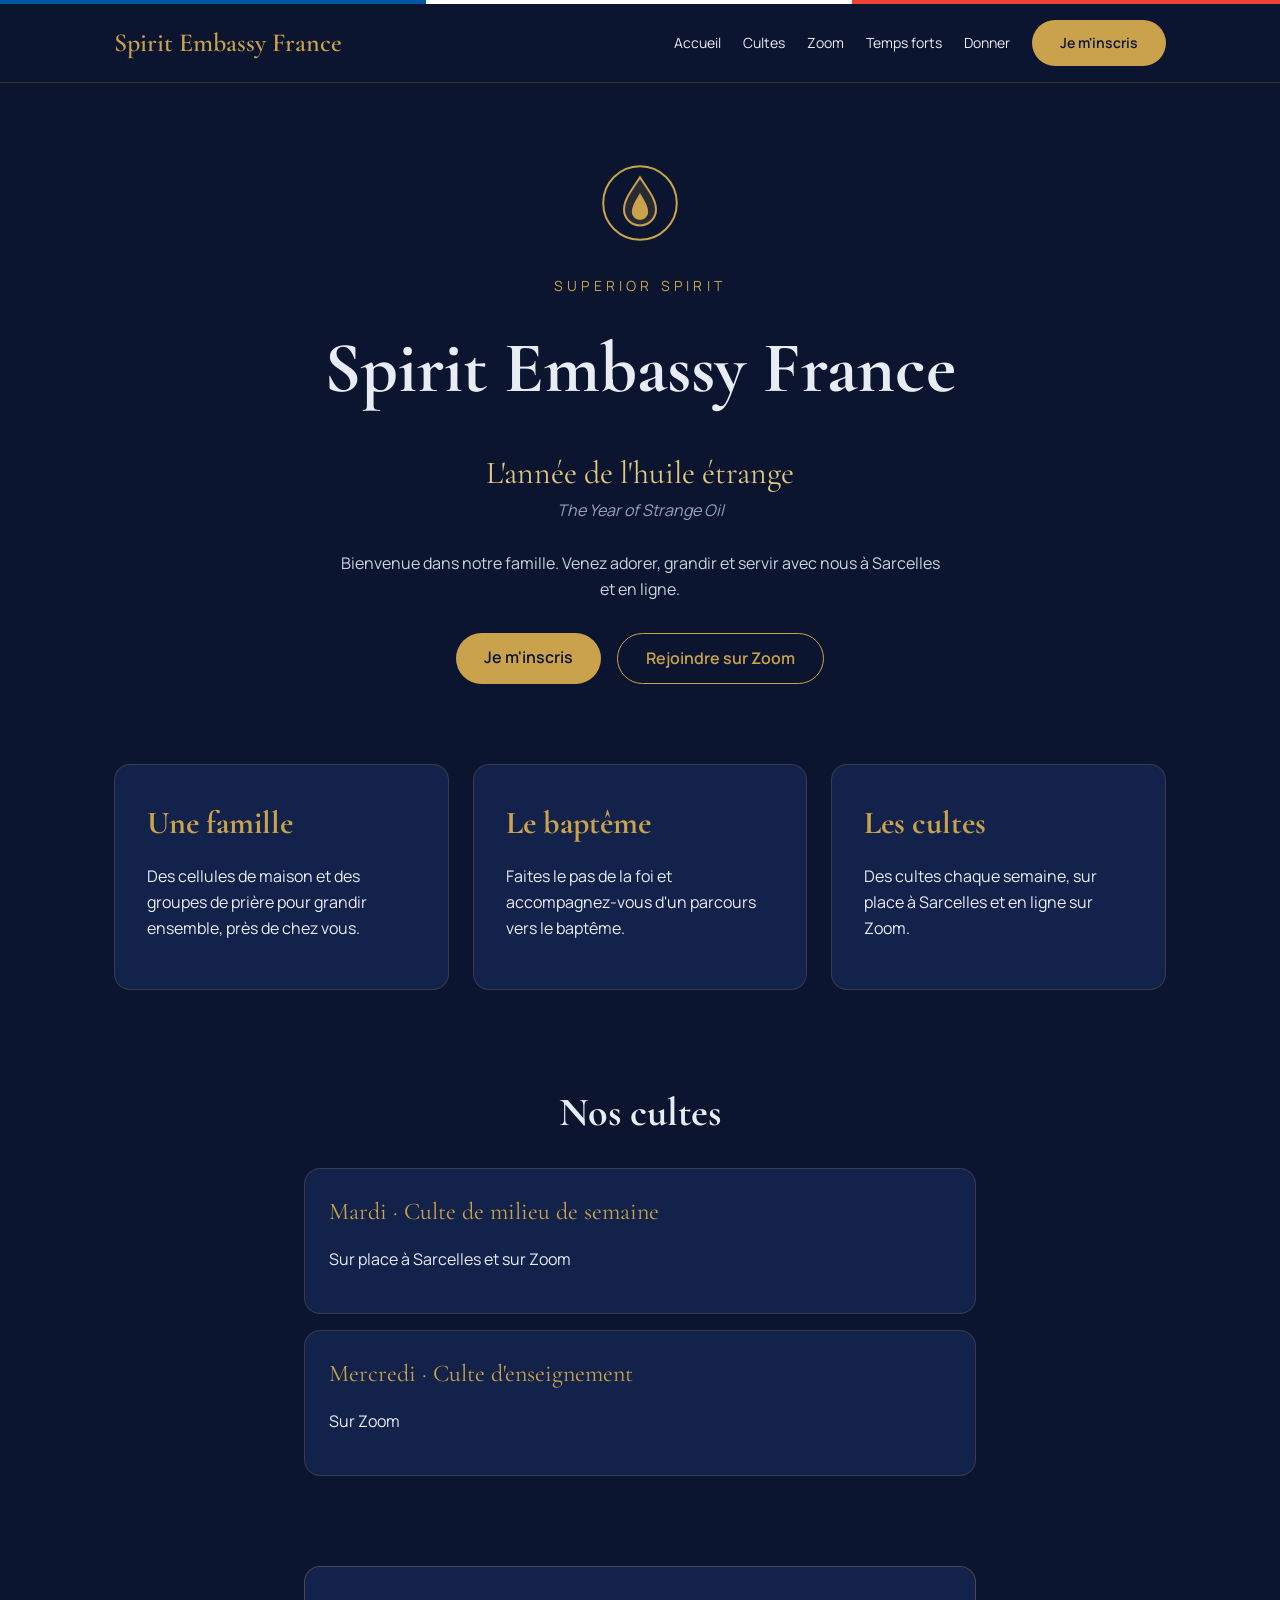
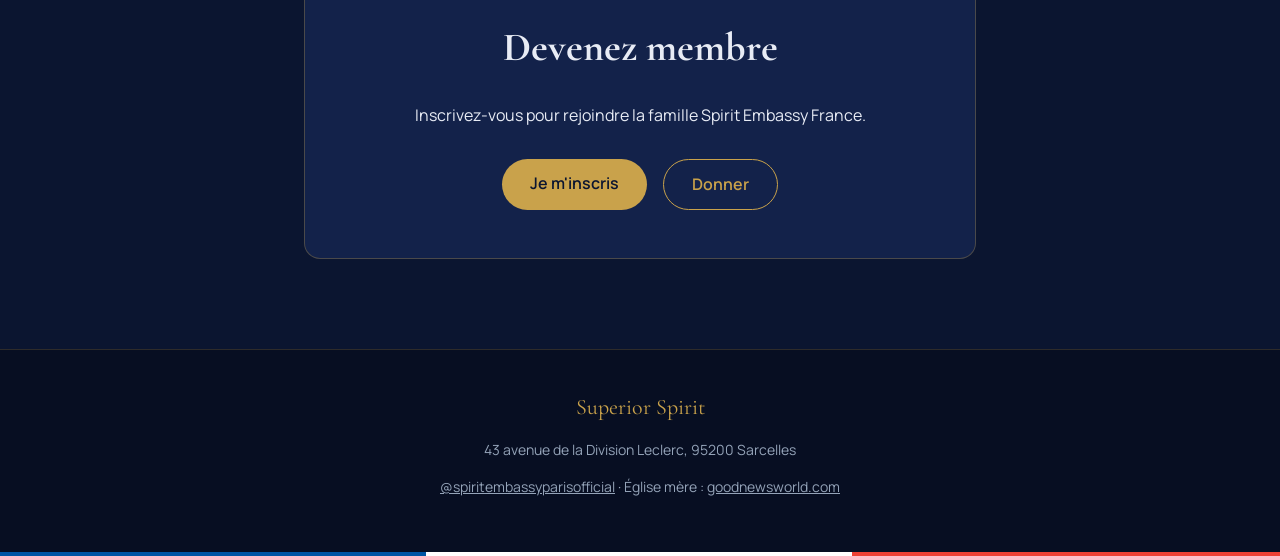
==== index.html @ a3cd6803 "Add files via upload" ====
<!DOCTYPE html>
<html lang="fr">
<head>
  <meta charset="UTF-8">
  <meta name="viewport" content="width=device-width, initial-scale=1">
  <title>Spirit Embassy France</title>
  <link rel="stylesheet" href="style.css">
  <script src="config.js"></script>
  <script src="liens.js"></script>
</head>
<body>
  <div class="liseret"></div>
  <header>
    <nav>
      <a href="index.html" class="logo" data-c="nom"></a>
      <div class="liens">
        <a href="index.html">Accueil</a>
        <a href="index.html#cultes">Cultes</a>
        <a href="zoom.html">Zoom</a>
        <a href="galerie.html">Temps forts</a>
        <a href="don.html">Donner</a>
        <a href="inscription.html" class="bouton">Je m'inscris</a>
      </div>
    </nav>
  </header>

  <main>
    <section class="hero">
      <svg viewBox="0 0 100 100" fill="none" stroke="#C9A24B" stroke-width="2.5">
        <circle cx="50" cy="50" r="46"/>
        <path d="M50 18 C62 36 70 46 70 58 a20 20 0 0 1 -40 0 C30 46 38 36 50 18 Z" fill="#C9A24B" fill-opacity="0.15"/>
        <path d="M50 40 C56 50 59 55 59 61 a9 9 0 0 1 -18 0 C41 55 44 50 50 40 Z" fill="#C9A24B"/>
      </svg>
      <p class="devise" data-c="devise"></p>
      <h1 data-c="nom"></h1>
      <p class="theme" data-c="theme"></p>
      <p class="theme-en" data-c="themeEn"></p>
      <p class="intro">Bienvenue dans notre famille. Venez adorer, grandir et servir avec nous à Sarcelles et en ligne.</p>
      <div class="boutons">
        <a href="inscription.html" class="bouton">Je m'inscris</a>
        <a href="zoom.html" class="bouton bouton-vide">Rejoindre sur Zoom</a>
      </div>
    </section>

    <section class="piliers">
      <div class="carte"><h2>Une famille</h2><p>Des cellules de maison et des groupes de prière pour grandir ensemble, près de chez vous.</p></div>
      <div class="carte"><h2>Le baptême</h2><p>Faites le pas de la foi et accompagnez-vous d'un parcours vers le baptême.</p></div>
      <div class="carte"><h2>Les cultes</h2><p>Des cultes chaque semaine, sur place à Sarcelles et en ligne sur Zoom.</p></div>
    </section>

    <section class="centre" id="cultes">
      <h2>Nos cultes</h2>
      <div id="cultes-liste"></div>
    </section>

    <section class="centre">
      <div class="appel">
        <h2>Devenez membre</h2>
        <p>Inscrivez-vous pour rejoindre la famille Spirit Embassy France.</p>
        <div class="boutons">
          <a href="inscription.html" class="bouton">Je m'inscris</a>
          <a href="don.html" class="bouton bouton-vide">Donner</a>
        </div>
      </div>
    </section>
  </main>

  <footer>
    <p class="titre" data-c="devise"></p>
    <p data-c="adresse"></p>
    <p><a id="lien-insta" href="#"></a> · Église mère : <a id="lien-mere" href="#">goodnewsworld.com</a></p>
  </footer>
  <div class="liseret"></div>

<script>
const insta = document.getElementById("lien-insta");
insta.href = LIENS.instagram;
insta.textContent = CONFIG.instagramNom;
document.getElementById("lien-mere").href = LIENS.egliseMere;
</script>
</body>
</html>
---- style.css ----
@import url("https://fonts.googleapis.com/css2?family=Cormorant+Garamond:wght@500;600;700&family=Manrope:wght@400;600&display=swap");

:root { --nuit:#0B1530; --clair:#13224A; --profond:#070E22; --or:#C9A24B; --or2:#E3C77E; }
* { box-sizing: border-box; }
body { margin:0; background:var(--nuit); color:#e8ecf5; font-family:"Manrope",sans-serif; line-height:1.6; }
a { color:inherit; }
h1,h2,h3,.titre { font-family:"Cormorant Garamond",serif; margin:0; }

.liseret { height:4px; background:linear-gradient(90deg,#0055A4 0 33.3%,#fff 33.3% 66.6%,#EF4135 66.6% 100%); }

header { border-bottom:1px solid rgba(201,162,75,.2); }
nav { max-width:1100px; margin:auto; padding:16px 24px; display:flex; justify-content:space-between; align-items:center; flex-wrap:wrap; gap:12px; }
nav .logo { font-family:"Cormorant Garamond",serif; font-size:26px; font-weight:600; color:var(--or); text-decoration:none; }
nav .liens { display:flex; gap:22px; align-items:center; font-size:14px; }
nav .liens a { text-decoration:none; }
nav .liens a:hover { color:var(--or); }

.bouton { display:inline-block; background:var(--or); color:var(--nuit)!important; padding:12px 28px; border-radius:999px; font-weight:600; text-decoration:none; }
.bouton:hover { background:var(--or2); }
.bouton-vide { background:none; border:1px solid var(--or); color:var(--or)!important; }
.bouton-vide:hover { background:rgba(201,162,75,.1); }

.hero { max-width:800px; margin:auto; padding:80px 24px; text-align:center; }
.hero svg { width:80px; height:80px; }
.devise { color:var(--or); letter-spacing:.3em; text-transform:uppercase; font-size:14px; margin-top:24px; }
.hero h1 { font-size:clamp(44px,8vw,72px); font-weight:700; margin-top:12px; }
.theme { font-family:"Cormorant Garamond",serif; font-size:32px; color:var(--or2); margin:20px 0 0; }
.theme-en { color:#94a3b8; font-style:italic; margin:0; }
.hero .intro { max-width:600px; margin:28px auto; color:#cbd5e1; }
.boutons { display:flex; gap:16px; justify-content:center; flex-wrap:wrap; margin-top:30px; }

.piliers { max-width:1100px; margin:auto; padding:0 24px; display:grid; gap:24px; grid-template-columns:repeat(auto-fit,minmax(260px,1fr)); }
.carte { background:var(--clair); border:1px solid rgba(201,162,75,.2); border-radius:16px; padding:24px; margin-bottom:16px; }
.piliers .carte { margin:0; padding:32px; }
.piliers h2 { color:var(--or); font-size:32px; }
.carte-titre { font-family:"Cormorant Garamond",serif; font-size:24px; color:var(--or); margin:0; }

section.centre { max-width:720px; margin:90px auto 0; padding:0 24px; }
section.centre h2 { text-align:center; font-size:40px; margin-bottom:24px; }
.appel { text-align:center; background:var(--clair); border:1px solid rgba(201,162,75,.3); border-radius:16px; padding:48px 24px; }

footer { margin-top:90px; background:var(--profond); border-top:1px solid rgba(201,162,75,.2); padding:40px 24px; text-align:center; font-size:14px; color:#94a3b8; }
footer .titre { font-size:22px; color:var(--or); }
footer a { text-decoration:underline; }

/* Formulaire */
.formulaire { max-width:720px; margin:60px auto 0; padding:0 24px; }
.formulaire h1 { text-align:center; font-size:44px; }
.formulaire .sous { text-align:center; color:#94a3b8; margin-bottom:30px; }
fieldset { border:1px solid rgba(201,162,75,.25); border-radius:16px; padding:20px 24px; margin:0 0 20px; background:var(--clair); }
legend { font-family:"Cormorant Garamond",serif; font-size:24px; color:var(--or); padding:0 8px; }
.ligne { display:grid; gap:16px; grid-template-columns:1fr 1fr; }
label { display:block; font-size:14px; margin:12px 0 4px; color:#cbd5e1; }
input, select, textarea { width:100%; padding:12px; border-radius:10px; border:1px solid rgba(201,162,75,.3); background:var(--profond); color:#fff; font:inherit; font-size:16px; }
input:focus, select:focus { outline:2px solid var(--or); }
.coche { display:flex; gap:10px; align-items:flex-start; }
.coche input { width:auto; margin-top:6px; }
.jours { display:flex; flex-wrap:wrap; gap:14px; }
.jours label { display:flex; gap:6px; align-items:center; margin:0; }
.jours input { width:auto; }
.tel { display:grid; grid-template-columns:130px 1fr; gap:10px; }
button.bouton { border:0; cursor:pointer; font:inherit; font-weight:600; width:100%; font-size:17px; }
button.bouton:disabled { opacity:.6; cursor:wait; }
#message { text-align:center; margin-top:16px; font-weight:600; }
.cache { position:absolute; left:-9999px; }
.masque { display:none; }

.merci { max-width:720px; margin:60px auto 0; padding:48px 24px; text-align:center;
  background:var(--clair); border:1px solid rgba(201,162,75,.4); border-radius:16px; }
.merci .coche-ok { width:72px; height:72px; margin:0 auto 16px; border-radius:50%;
  background:var(--or); color:var(--nuit); font-size:44px; line-height:72px; font-weight:700; }
.merci h2 { font-size:40px; color:var(--or); }
.merci p { color:#cbd5e1; }

/* Page Zoom */
.zoom-liste { max-width:720px; margin:30px auto 0; padding:0 24px; }
.zoom-titre { font-family:"Cormorant Garamond",serif; font-size:30px; color:var(--or2); margin:36px 0 14px; }
.zoom-carte { background:var(--clair); border:1px solid rgba(201,162,75,.3); border-radius:16px; padding:28px; margin-bottom:20px; }
.zoom-carte.aujourdhui { border:2px solid var(--or); box-shadow:0 0 24px rgba(201,162,75,.18); }
.zoom-carte h2 { color:var(--or); font-size:30px; }
.zoom-quand { color:#cbd5e1; margin:4px 0 18px; }
.badge { display:inline-block; background:#EF4135; color:#fff; font-size:12px; font-weight:600; padding:2px 10px; border-radius:999px; margin-left:8px; vertical-align:middle; }
.zoom-ligne { display:flex; justify-content:space-between; align-items:center; gap:10px; padding:10px 0; border-top:1px solid rgba(201,162,75,.15); flex-wrap:wrap; }
.zoom-ligne span { color:#94a3b8; font-size:14px; }
.zoom-ligne strong { font-size:17px; }
.copier { background:none; border:1px solid var(--or); color:var(--or); padding:6px 14px; border-radius:999px; cursor:pointer; font:inherit; font-size:13px; width:auto; }
.copier:hover { background:rgba(201,162,75,.1); }
.zoom-actions { display:flex; gap:12px; flex-wrap:wrap; margin-top:20px; }
.zoom-actions .bouton { flex:1; text-align:center; min-width:180px; }
.aucune { color:#94a3b8; font-style:italic; }
.zoom-petite { background:var(--clair); border:1px solid rgba(201,162,75,.2); border-radius:14px; padding:18px 22px; margin-bottom:12px; display:flex; justify-content:space-between; align-items:center; gap:12px; flex-wrap:wrap; }
.zoom-petite h3 { color:var(--or); font-size:22px; }
.zoom-petite p { margin:2px 0 0; color:#94a3b8; font-size:14px; }
.zoom-petite .bouton { padding:9px 20px; font-size:14px; }
.appli { display:block; text-align:center; margin-top:12px; font-size:13px; color:var(--or2); }

@media (max-width:700px) {
  .ligne { grid-template-columns:1fr; }
  .tel { grid-template-columns:110px 1fr; }
  nav { justify-content:center; }
  nav .liens { gap:14px; }
  .hero { padding:50px 20px; }
  .theme { font-size:26px; }
  .formulaire h1 { font-size:34px; }
}

.dons { max-width:900px; margin:30px auto 0; padding:0 24px; display:grid; gap:18px; grid-template-columns:repeat(auto-fit,minmax(240px,1fr)); }
.don-carte { background:var(--clair); border:1px solid rgba(201,162,75,.25); border-radius:16px; padding:26px; text-align:center; }
.don-carte h2 { color:var(--or); font-size:28px; }
.don-carte p { color:#cbd5e1; font-size:14px; min-height:60px; }
.don-carte.partenaire { border:2px solid var(--or); }
.verset { max-width:640px; margin:0 auto; text-align:center; font-family:"Cormorant Garamond",serif; font-size:22px; font-style:italic; color:var(--or2); padding:0 24px; }
.securite { text-align:center; color:#94a3b8; font-size:13px; margin-top:28px; }

.carrousel { position:relative; max-width:900px; margin:30px auto 0; overflow:hidden; border-radius:16px; border:1px solid rgba(201,162,75,.3); background:var(--profond); }
.piste { display:flex; transition:transform .6s ease; }
.diapo { min-width:100%; position:relative; }
.diapo img { width:100%; height:520px; object-fit:cover; display:block; }
.legende { position:absolute; left:0; right:0; bottom:0; padding:40px 20px 16px; background:linear-gradient(transparent,rgba(7,14,34,.9)); }
.legende strong { font-family:"Cormorant Garamond",serif; font-size:26px; color:var(--or2); display:block; }
.fleche { position:absolute; top:50%; transform:translateY(-50%); background:rgba(7,14,34,.7); color:var(--or); border:1px solid var(--or); width:44px; height:44px; border-radius:50%; font-size:22px; cursor:pointer; width:44px; }
.fleche.g { left:12px; } .fleche.d { right:12px; }
.points { display:flex; justify-content:center; gap:8px; padding:12px; }
.points span { width:10px; height:10px; border-radius:50%; background:#475569; cursor:pointer; }
.points span.actif { background:var(--or); }
@media (max-width:700px) { .diapo img { height:300px; } }
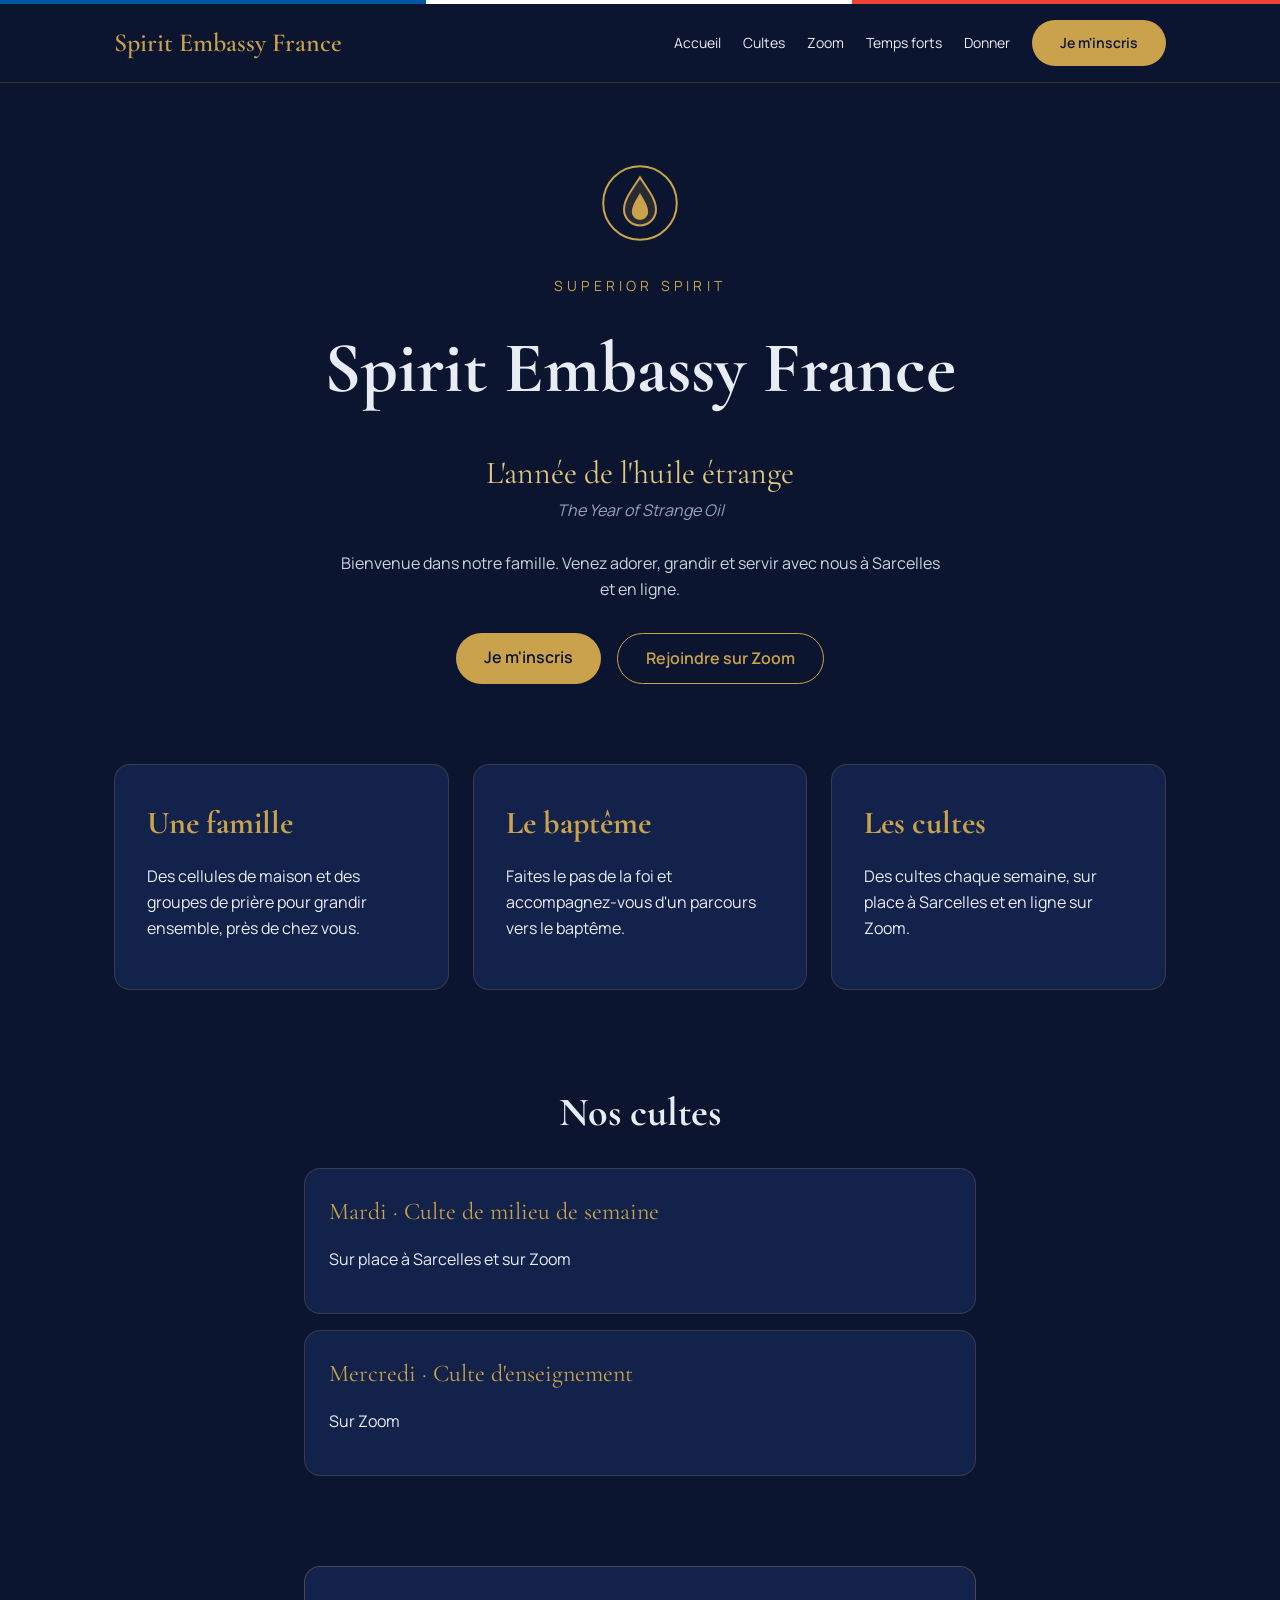
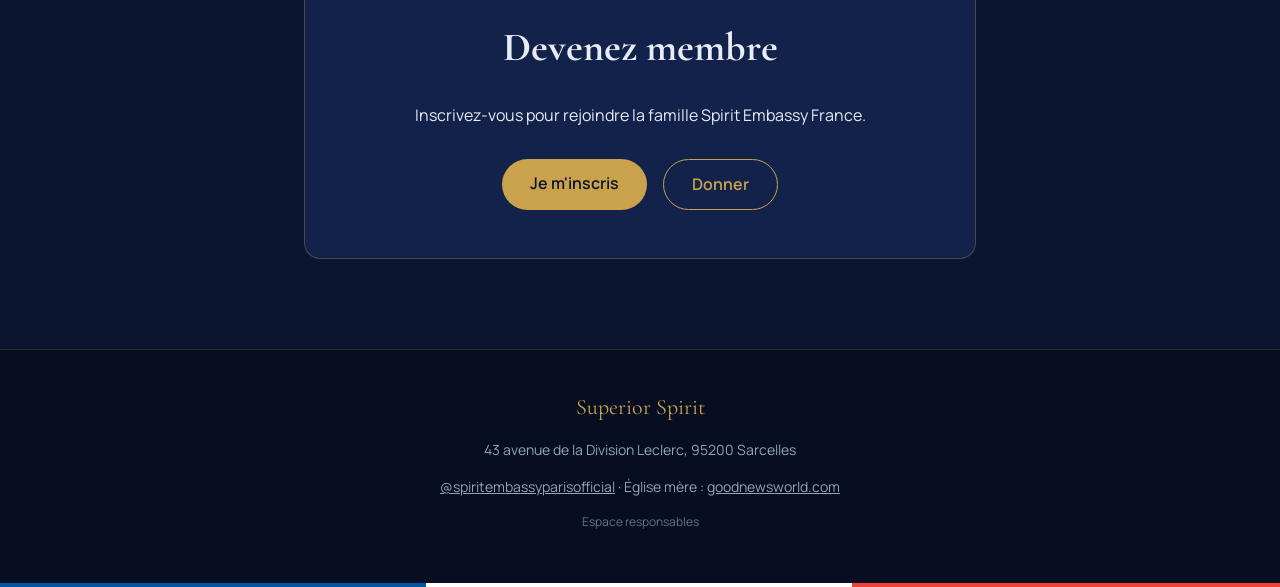
==== commit 2b20b98b: "Updated all website files" ====
--- a/index.html
+++ b/index.html
@@ -69,6 +69,7 @@
     <p class="titre" data-c="devise"></p>
     <p data-c="adresse"></p>
     <p><a id="lien-insta" href="#"></a> · Église mère : <a id="lien-mere" href="#">goodnewsworld.com</a></p>
+    <p style="font-size:12px;margin-top:14px"><a id="lien-resp" href="#" style="color:#64748b;text-decoration:none">Espace responsables</a></p>
   </footer>
   <div class="liseret"></div>
 
@@ -77,6 +78,7 @@
 insta.href = LIENS.instagram;
 insta.textContent = CONFIG.instagramNom;
 document.getElementById("lien-mere").href = LIENS.egliseMere;
+document.getElementById("lien-resp").href = LIENS.scriptTableau;
 </script>
 </body>
 </html>
